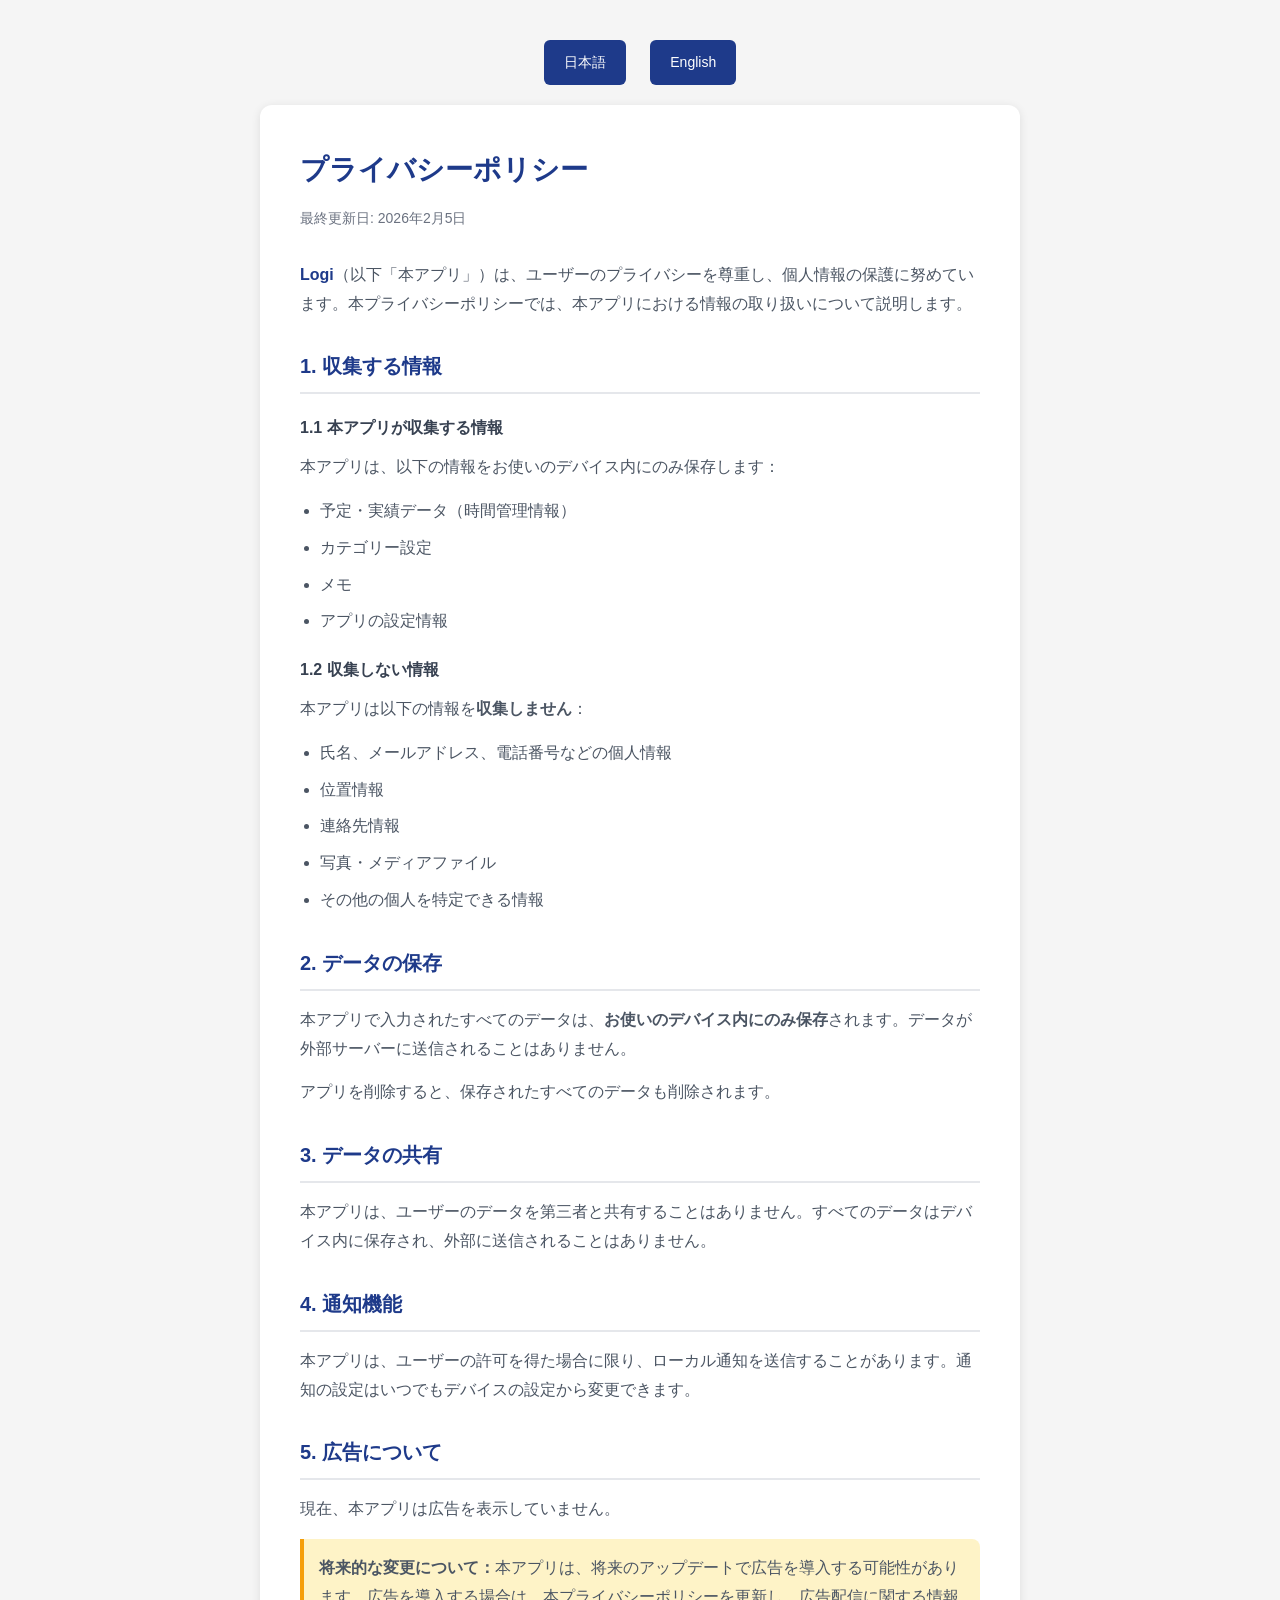
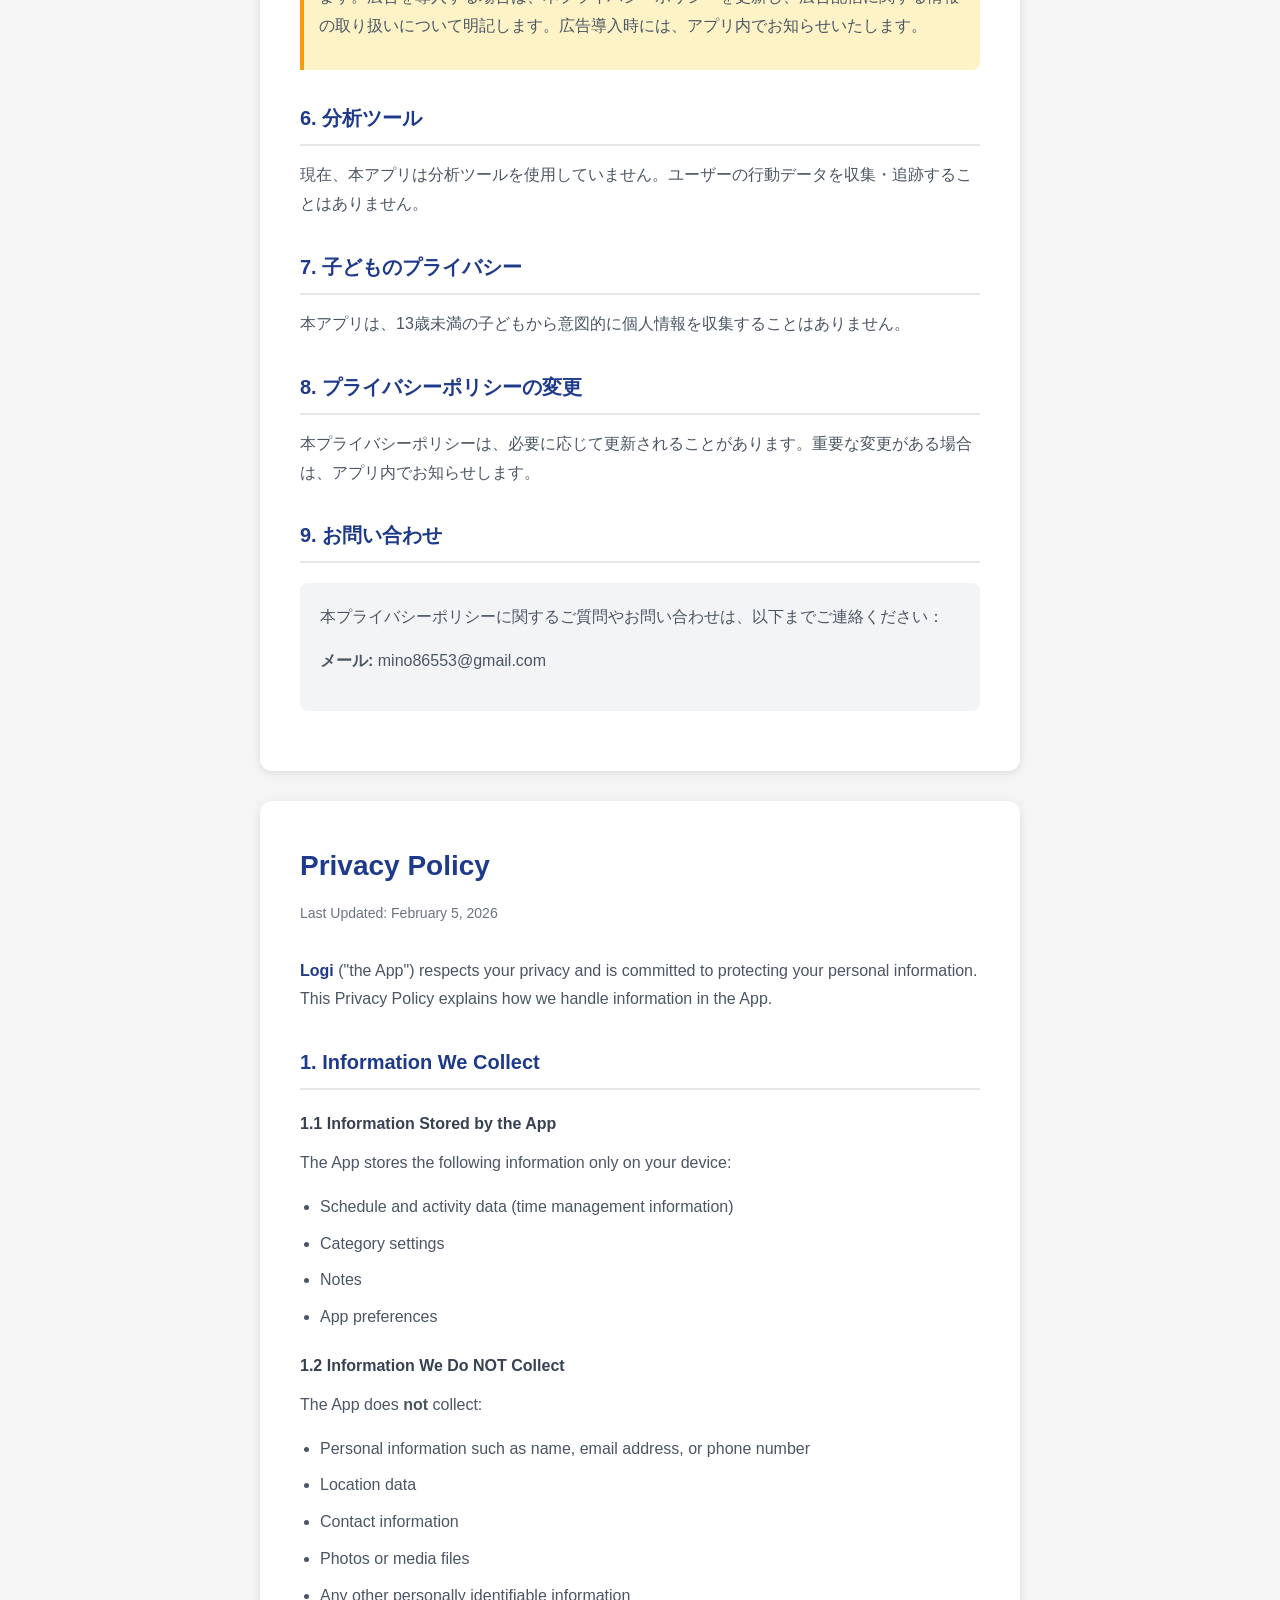
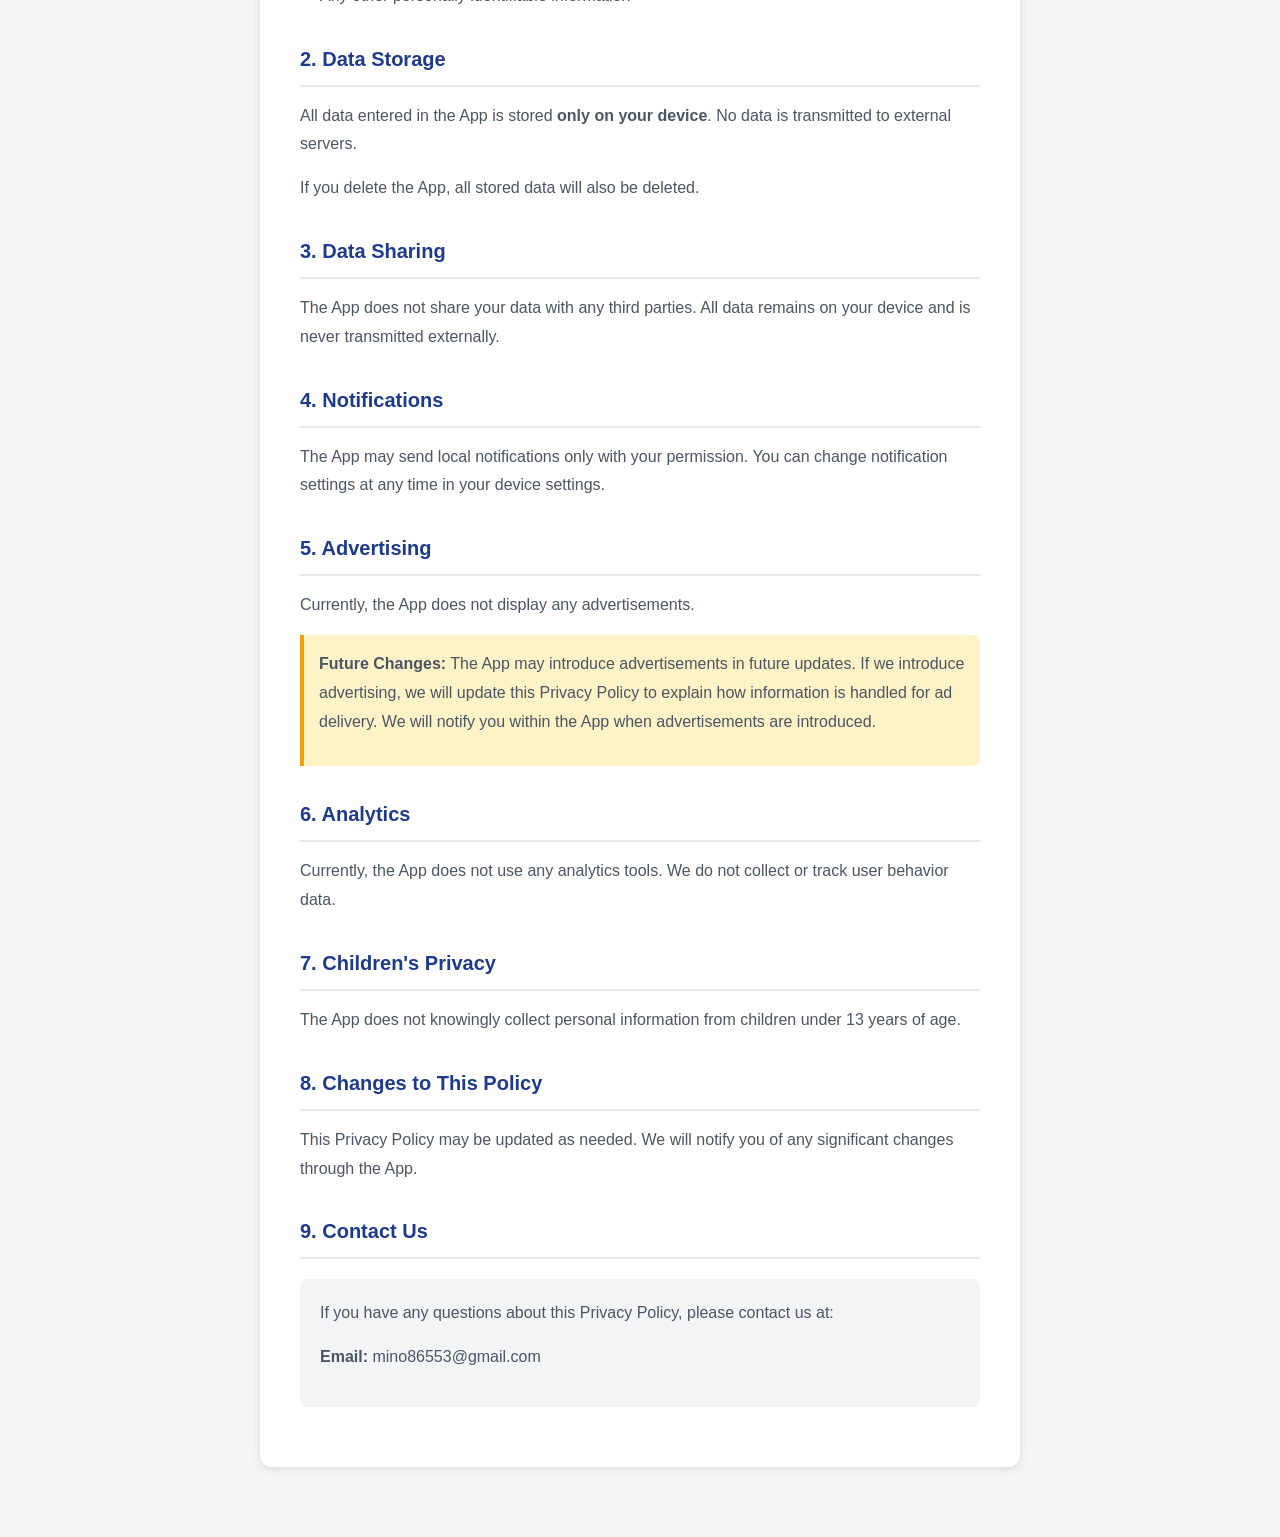
==== privacy-policy.html @ 22694d64 "Add files via upload" ====
<!DOCTYPE html>
<html lang="ja">
<head>
    <meta charset="UTF-8">
    <meta name="viewport" content="width=device-width, initial-scale=1.0">
    <title>Logi - プライバシーポリシー / Privacy Policy</title>
    <style>
        * {
            margin: 0;
            padding: 0;
            box-sizing: border-box;
        }
        body {
            font-family: -apple-system, BlinkMacSystemFont, 'Segoe UI', Roboto, 'Helvetica Neue', Arial, sans-serif;
            line-height: 1.8;
            color: #333;
            background-color: #f5f5f5;
        }
        .container {
            max-width: 800px;
            margin: 0 auto;
            padding: 40px 20px;
        }
        .card {
            background: white;
            border-radius: 12px;
            padding: 40px;
            margin-bottom: 30px;
            box-shadow: 0 2px 10px rgba(0,0,0,0.1);
        }
        h1 {
            color: #1e3a8a;
            font-size: 28px;
            margin-bottom: 10px;
        }
        h2 {
            color: #1e3a8a;
            font-size: 20px;
            margin-top: 30px;
            margin-bottom: 15px;
            padding-bottom: 8px;
            border-bottom: 2px solid #e5e7eb;
        }
        h3 {
            font-size: 16px;
            margin-top: 20px;
            margin-bottom: 10px;
            color: #374151;
        }
        p {
            margin-bottom: 15px;
            color: #4b5563;
        }
        ul {
            margin-left: 20px;
            margin-bottom: 15px;
        }
        li {
            margin-bottom: 8px;
            color: #4b5563;
        }
        .app-name {
            font-weight: bold;
            color: #1e3a8a;
        }
        .last-updated {
            color: #6b7280;
            font-size: 14px;
            margin-bottom: 30px;
        }
        .lang-switch {
            text-align: center;
            margin-bottom: 20px;
        }
        .lang-switch a {
            display: inline-block;
            padding: 10px 20px;
            margin: 0 10px;
            background: #1e3a8a;
            color: white;
            text-decoration: none;
            border-radius: 6px;
            font-size: 14px;
        }
        .lang-switch a:hover {
            background: #1e40af;
        }
        .section {
            margin-bottom: 20px;
        }
        .contact-info {
            background: #f3f4f6;
            padding: 20px;
            border-radius: 8px;
            margin-top: 20px;
        }
        .note {
            background: #fef3c7;
            border-left: 4px solid #f59e0b;
            padding: 15px;
            margin: 15px 0;
            border-radius: 0 8px 8px 0;
        }
    </style>
</head>
<body>
    <div class="container">
        <div class="lang-switch">
            <a href="#japanese">日本語</a>
            <a href="#english">English</a>
        </div>

        <!-- 日本語版 -->
        <div class="card" id="japanese">
            <h1>プライバシーポリシー</h1>
            <p class="last-updated">最終更新日: 2026年2月5日</p>

            <div class="section">
                <p><span class="app-name">Logi</span>（以下「本アプリ」）は、ユーザーのプライバシーを尊重し、個人情報の保護に努めています。本プライバシーポリシーでは、本アプリにおける情報の取り扱いについて説明します。</p>
            </div>

            <h2>1. 収集する情報</h2>
            <div class="section">
                <h3>1.1 本アプリが収集する情報</h3>
                <p>本アプリは、以下の情報をお使いのデバイス内にのみ保存します：</p>
                <ul>
                    <li>予定・実績データ（時間管理情報）</li>
                    <li>カテゴリー設定</li>
                    <li>メモ</li>
                    <li>アプリの設定情報</li>
                </ul>

                <h3>1.2 収集しない情報</h3>
                <p>本アプリは以下の情報を<strong>収集しません</strong>：</p>
                <ul>
                    <li>氏名、メールアドレス、電話番号などの個人情報</li>
                    <li>位置情報</li>
                    <li>連絡先情報</li>
                    <li>写真・メディアファイル</li>
                    <li>その他の個人を特定できる情報</li>
                </ul>
            </div>

            <h2>2. データの保存</h2>
            <div class="section">
                <p>本アプリで入力されたすべてのデータは、<strong>お使いのデバイス内にのみ保存</strong>されます。データが外部サーバーに送信されることはありません。</p>
                <p>アプリを削除すると、保存されたすべてのデータも削除されます。</p>
            </div>

            <h2>3. データの共有</h2>
            <div class="section">
                <p>本アプリは、ユーザーのデータを第三者と共有することはありません。すべてのデータはデバイス内に保存され、外部に送信されることはありません。</p>
            </div>

            <h2>4. 通知機能</h2>
            <div class="section">
                <p>本アプリは、ユーザーの許可を得た場合に限り、ローカル通知を送信することがあります。通知の設定はいつでもデバイスの設定から変更できます。</p>
            </div>

            <h2>5. 広告について</h2>
            <div class="section">
                <p>現在、本アプリは広告を表示していません。</p>
                <div class="note">
                    <p><strong>将来的な変更について：</strong>本アプリは、将来のアップデートで広告を導入する可能性があります。広告を導入する場合は、本プライバシーポリシーを更新し、広告配信に関する情報の取り扱いについて明記します。広告導入時には、アプリ内でお知らせいたします。</p>
                </div>
            </div>

            <h2>6. 分析ツール</h2>
            <div class="section">
                <p>現在、本アプリは分析ツールを使用していません。ユーザーの行動データを収集・追跡することはありません。</p>
            </div>

            <h2>7. 子どものプライバシー</h2>
            <div class="section">
                <p>本アプリは、13歳未満の子どもから意図的に個人情報を収集することはありません。</p>
            </div>

            <h2>8. プライバシーポリシーの変更</h2>
            <div class="section">
                <p>本プライバシーポリシーは、必要に応じて更新されることがあります。重要な変更がある場合は、アプリ内でお知らせします。</p>
            </div>

            <h2>9. お問い合わせ</h2>
            <div class="section">
                <div class="contact-info">
                    <p>本プライバシーポリシーに関するご質問やお問い合わせは、以下までご連絡ください：</p>
                    <p><strong>メール:</strong> mino86553@gmail.com</p>
                </div>
            </div>
        </div>

        <!-- English Version -->
        <div class="card" id="english">
            <h1>Privacy Policy</h1>
            <p class="last-updated">Last Updated: February 5, 2026</p>

            <div class="section">
                <p><span class="app-name">Logi</span> ("the App") respects your privacy and is committed to protecting your personal information. This Privacy Policy explains how we handle information in the App.</p>
            </div>

            <h2>1. Information We Collect</h2>
            <div class="section">
                <h3>1.1 Information Stored by the App</h3>
                <p>The App stores the following information only on your device:</p>
                <ul>
                    <li>Schedule and activity data (time management information)</li>
                    <li>Category settings</li>
                    <li>Notes</li>
                    <li>App preferences</li>
                </ul>

                <h3>1.2 Information We Do NOT Collect</h3>
                <p>The App does <strong>not</strong> collect:</p>
                <ul>
                    <li>Personal information such as name, email address, or phone number</li>
                    <li>Location data</li>
                    <li>Contact information</li>
                    <li>Photos or media files</li>
                    <li>Any other personally identifiable information</li>
                </ul>
            </div>

            <h2>2. Data Storage</h2>
            <div class="section">
                <p>All data entered in the App is stored <strong>only on your device</strong>. No data is transmitted to external servers.</p>
                <p>If you delete the App, all stored data will also be deleted.</p>
            </div>

            <h2>3. Data Sharing</h2>
            <div class="section">
                <p>The App does not share your data with any third parties. All data remains on your device and is never transmitted externally.</p>
            </div>

            <h2>4. Notifications</h2>
            <div class="section">
                <p>The App may send local notifications only with your permission. You can change notification settings at any time in your device settings.</p>
            </div>

            <h2>5. Advertising</h2>
            <div class="section">
                <p>Currently, the App does not display any advertisements.</p>
                <div class="note">
                    <p><strong>Future Changes:</strong> The App may introduce advertisements in future updates. If we introduce advertising, we will update this Privacy Policy to explain how information is handled for ad delivery. We will notify you within the App when advertisements are introduced.</p>
                </div>
            </div>

            <h2>6. Analytics</h2>
            <div class="section">
                <p>Currently, the App does not use any analytics tools. We do not collect or track user behavior data.</p>
            </div>

            <h2>7. Children's Privacy</h2>
            <div class="section">
                <p>The App does not knowingly collect personal information from children under 13 years of age.</p>
            </div>

            <h2>8. Changes to This Policy</h2>
            <div class="section">
                <p>This Privacy Policy may be updated as needed. We will notify you of any significant changes through the App.</p>
            </div>

            <h2>9. Contact Us</h2>
            <div class="section">
                <div class="contact-info">
                    <p>If you have any questions about this Privacy Policy, please contact us at:</p>
                    <p><strong>Email:</strong> mino86553@gmail.com</p>
                </div>
            </div>
        </div>
    </div>
</body>
</html>
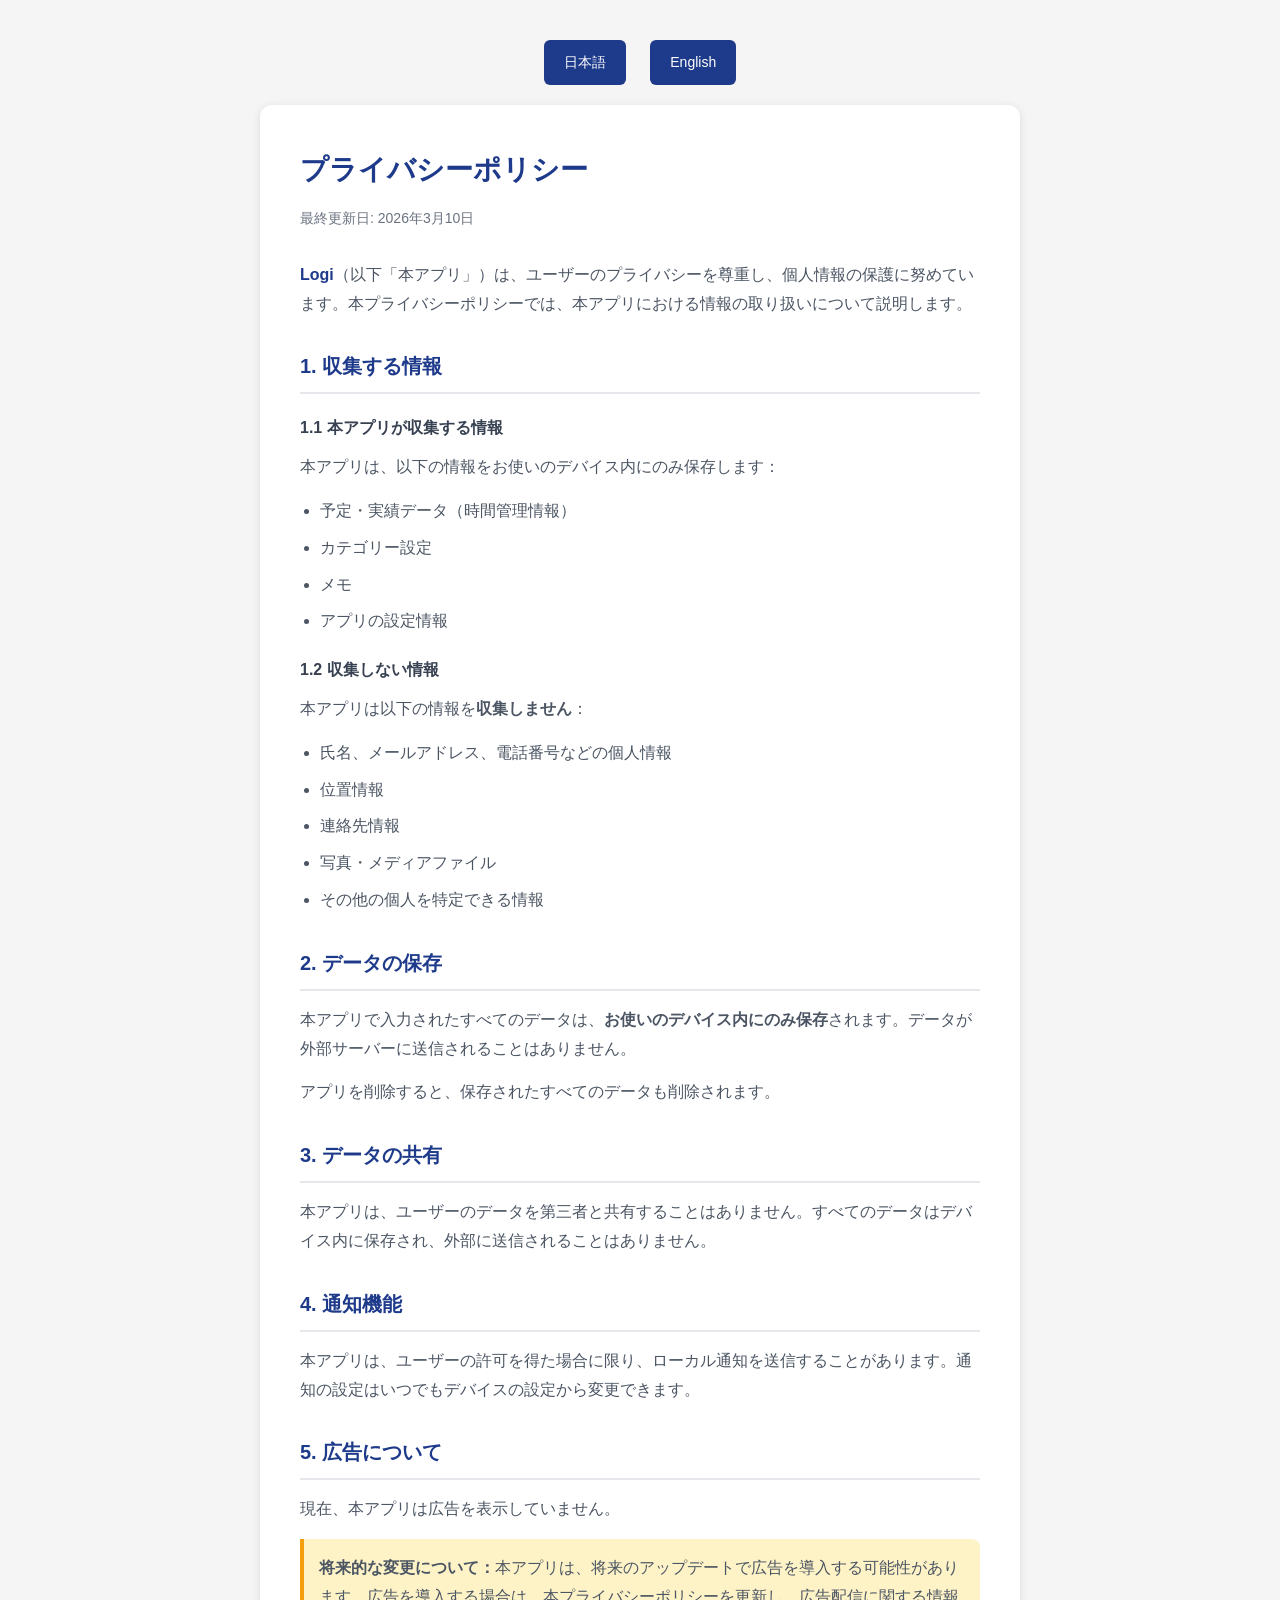
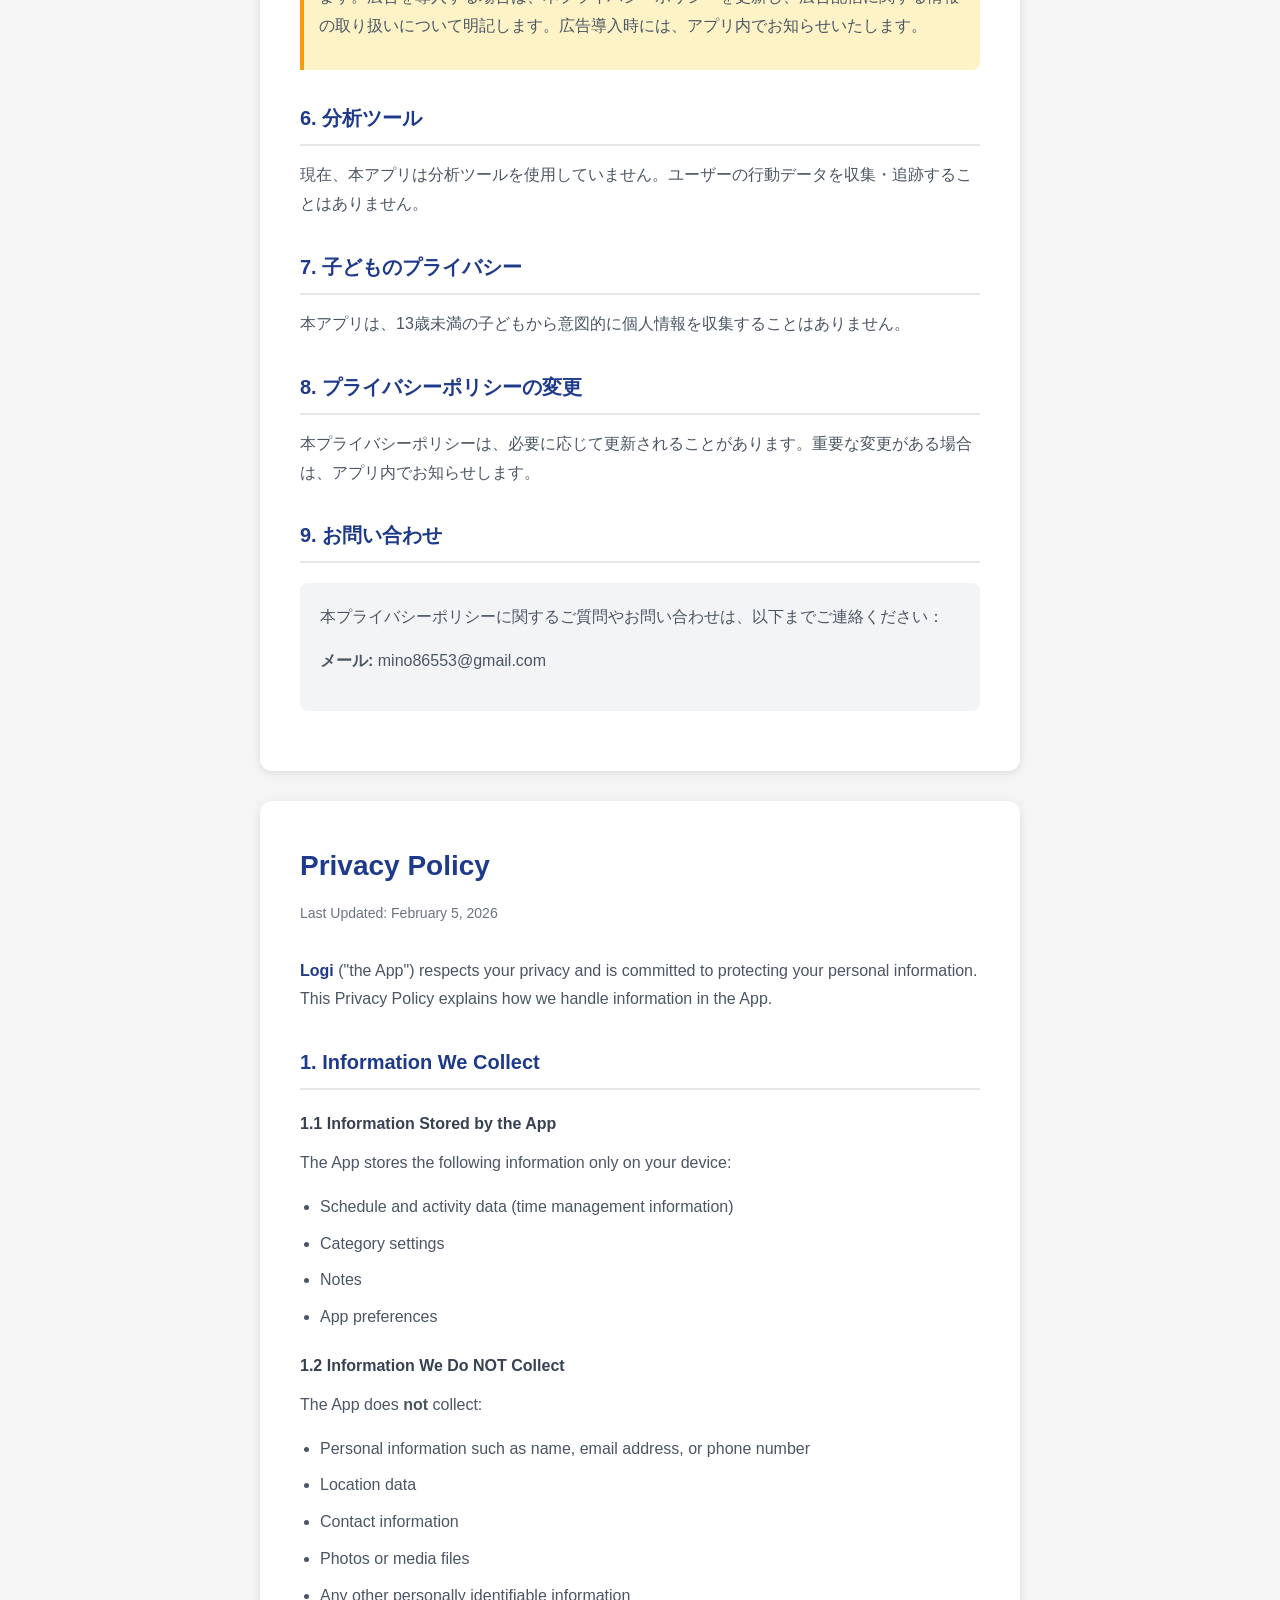
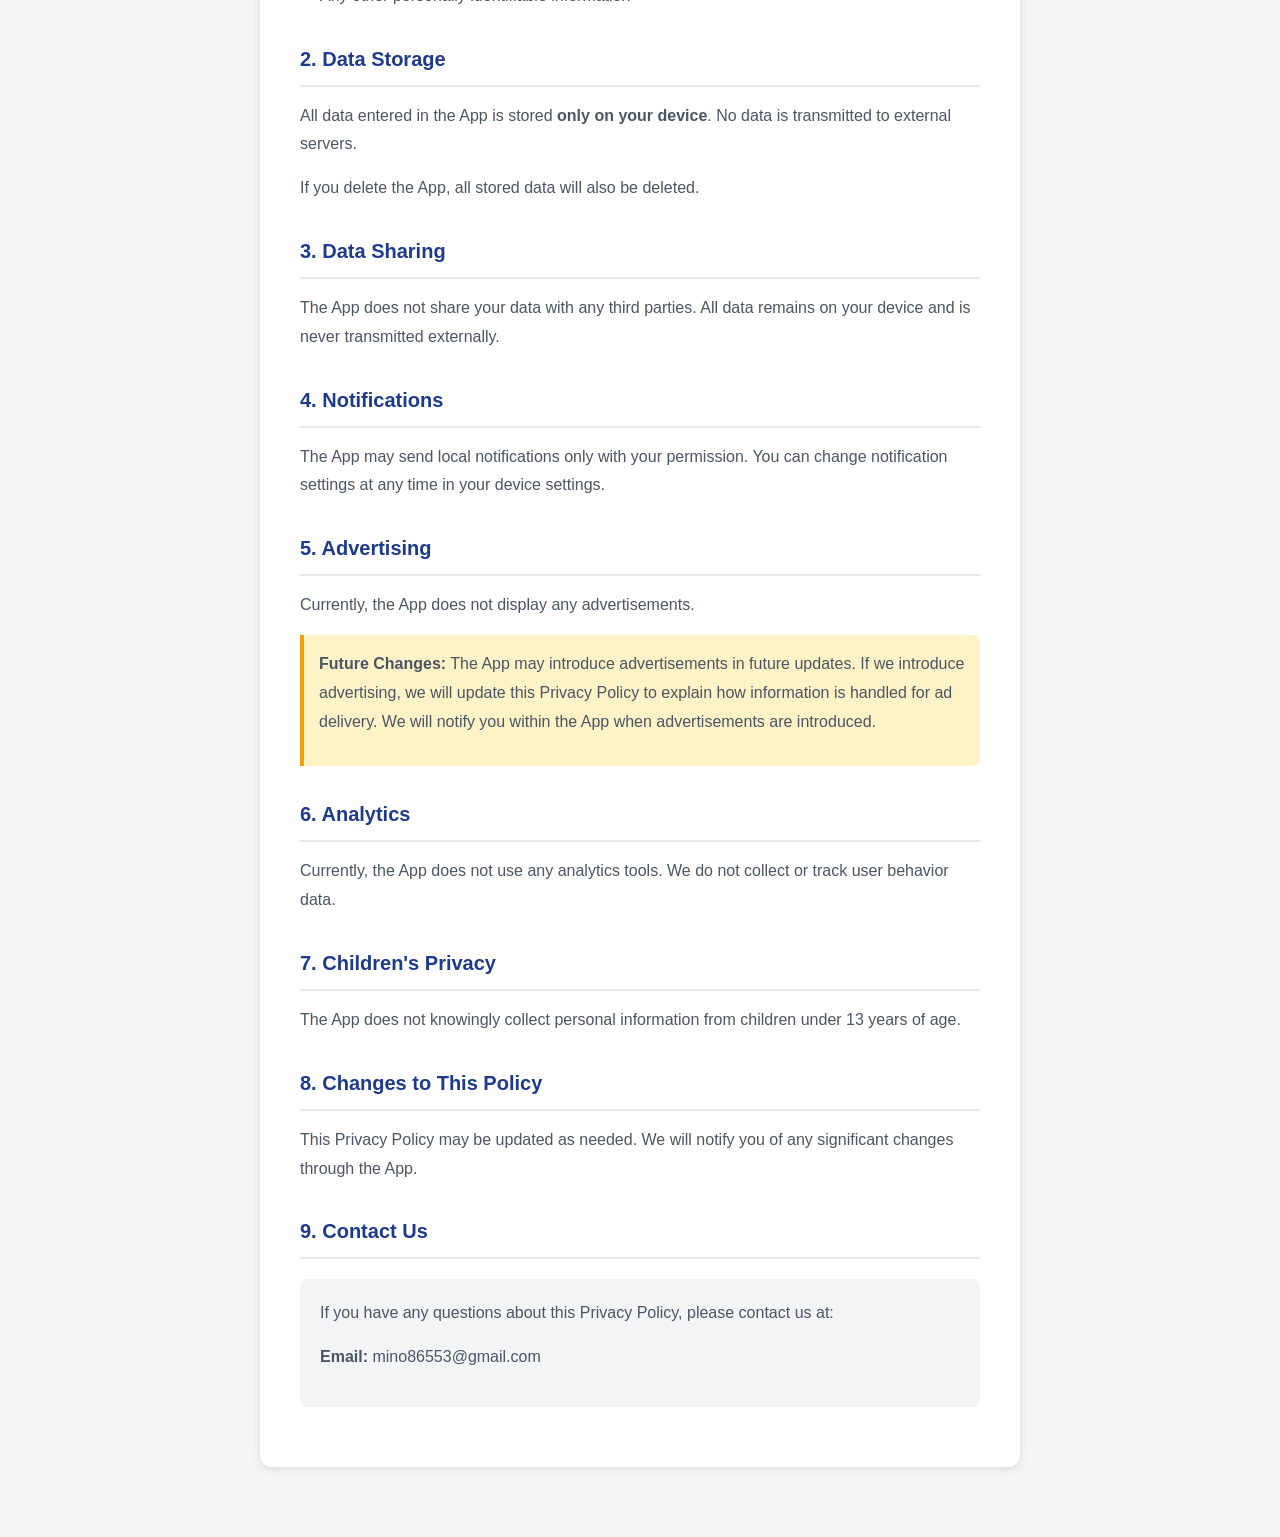
==== commit 43e669ff: "Update privacy-policy.html" ====
--- a/privacy-policy.html
+++ b/privacy-policy.html
@@ -113,7 +113,7 @@
         <!-- 日本語版 -->
         <div class="card" id="japanese">
             <h1>プライバシーポリシー</h1>
-            <p class="last-updated">最終更新日: 2026年2月5日</p>
+            <p class="last-updated">最終更新日: 2026年3月10日</p>
 
             <div class="section">
                 <p><span class="app-name">Logi</span>（以下「本アプリ」）は、ユーザーのプライバシーを尊重し、個人情報の保護に努めています。本プライバシーポリシーでは、本アプリにおける情報の取り扱いについて説明します。</p>
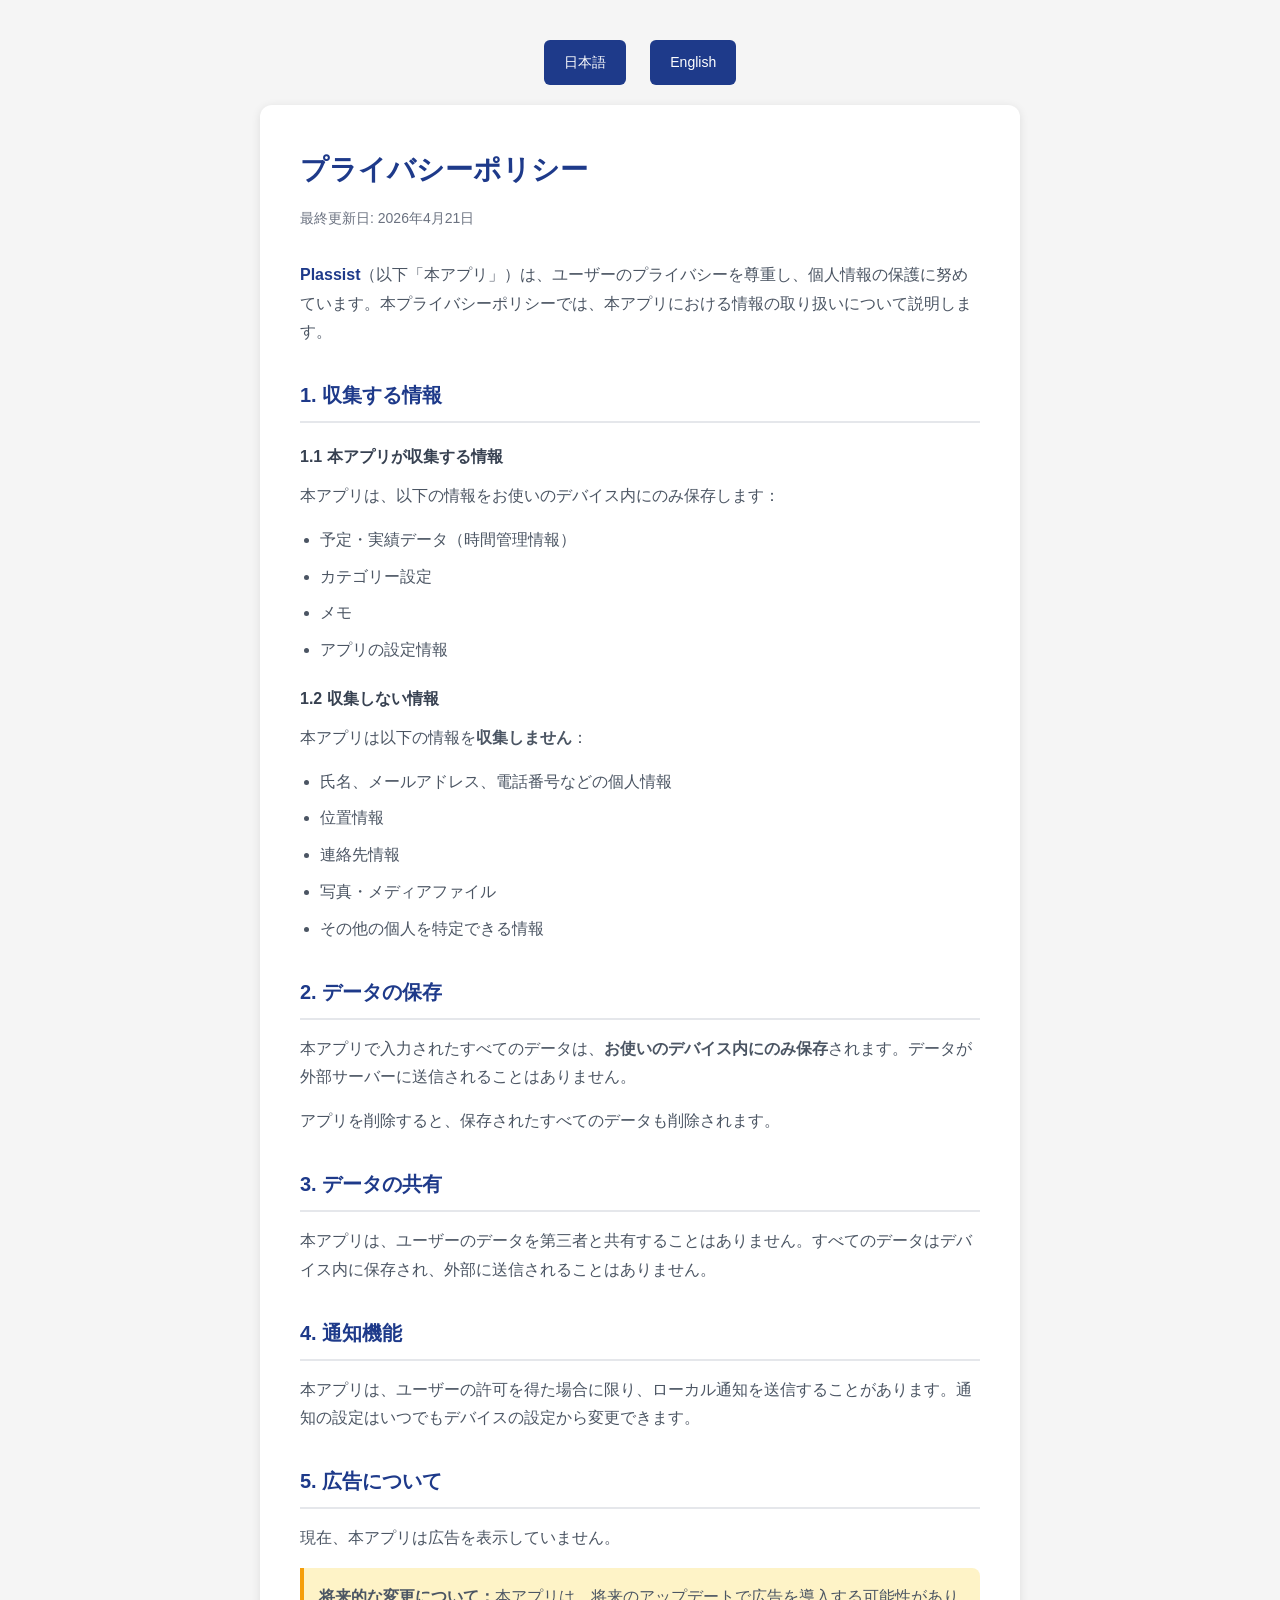
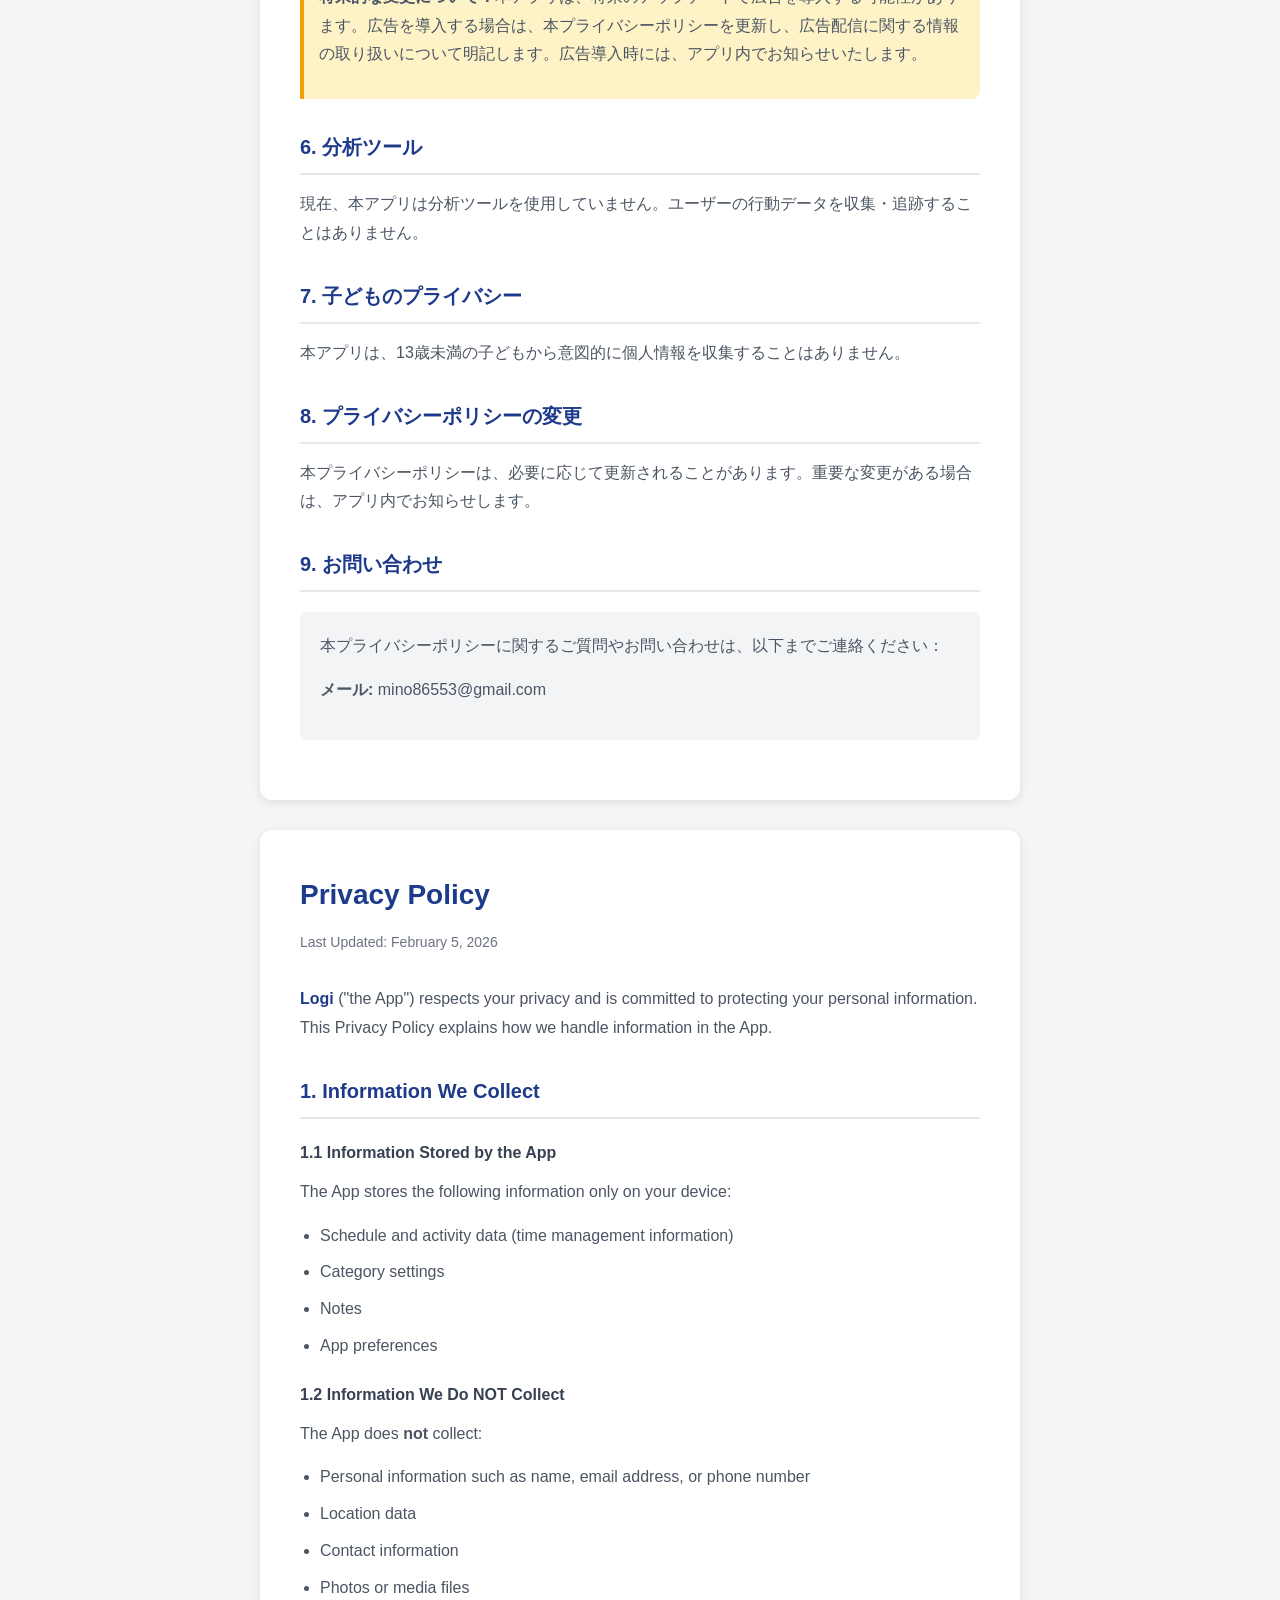
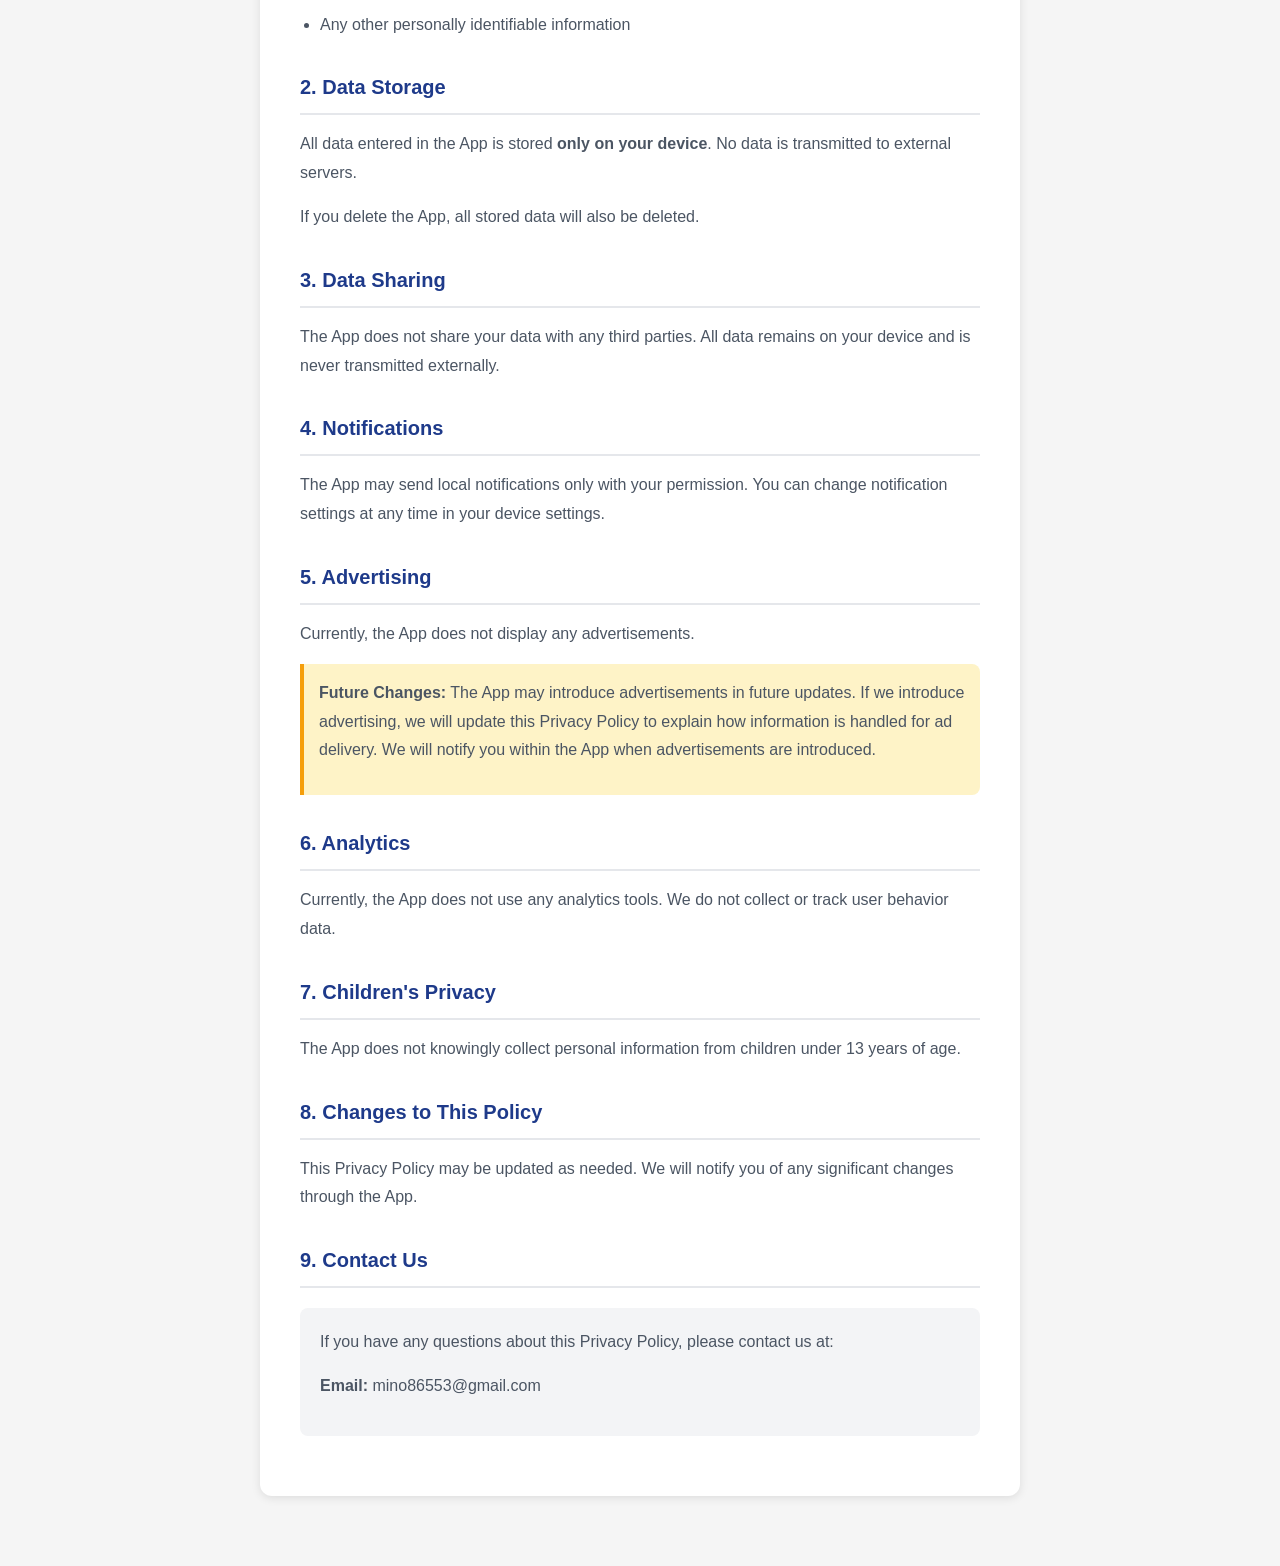
==== commit 06ca43a0: "Update privacy-policy.html" ====
--- a/privacy-policy.html
+++ b/privacy-policy.html
@@ -113,10 +113,10 @@
         <!-- 日本語版 -->
         <div class="card" id="japanese">
             <h1>プライバシーポリシー</h1>
-            <p class="last-updated">最終更新日: 2026年3月10日</p>
-
-            <div class="section">
-                <p><span class="app-name">Logi</span>（以下「本アプリ」）は、ユーザーのプライバシーを尊重し、個人情報の保護に努めています。本プライバシーポリシーでは、本アプリにおける情報の取り扱いについて説明します。</p>
+            <p class="last-updated">最終更新日: 2026年4月21日</p>
+
+            <div class="section">
+                <p><span class="app-name">Plassist</span>（以下「本アプリ」）は、ユーザーのプライバシーを尊重し、個人情報の保護に努めています。本プライバシーポリシーでは、本アプリにおける情報の取り扱いについて説明します。</p>
             </div>
 
             <h2>1. 収集する情報</h2>
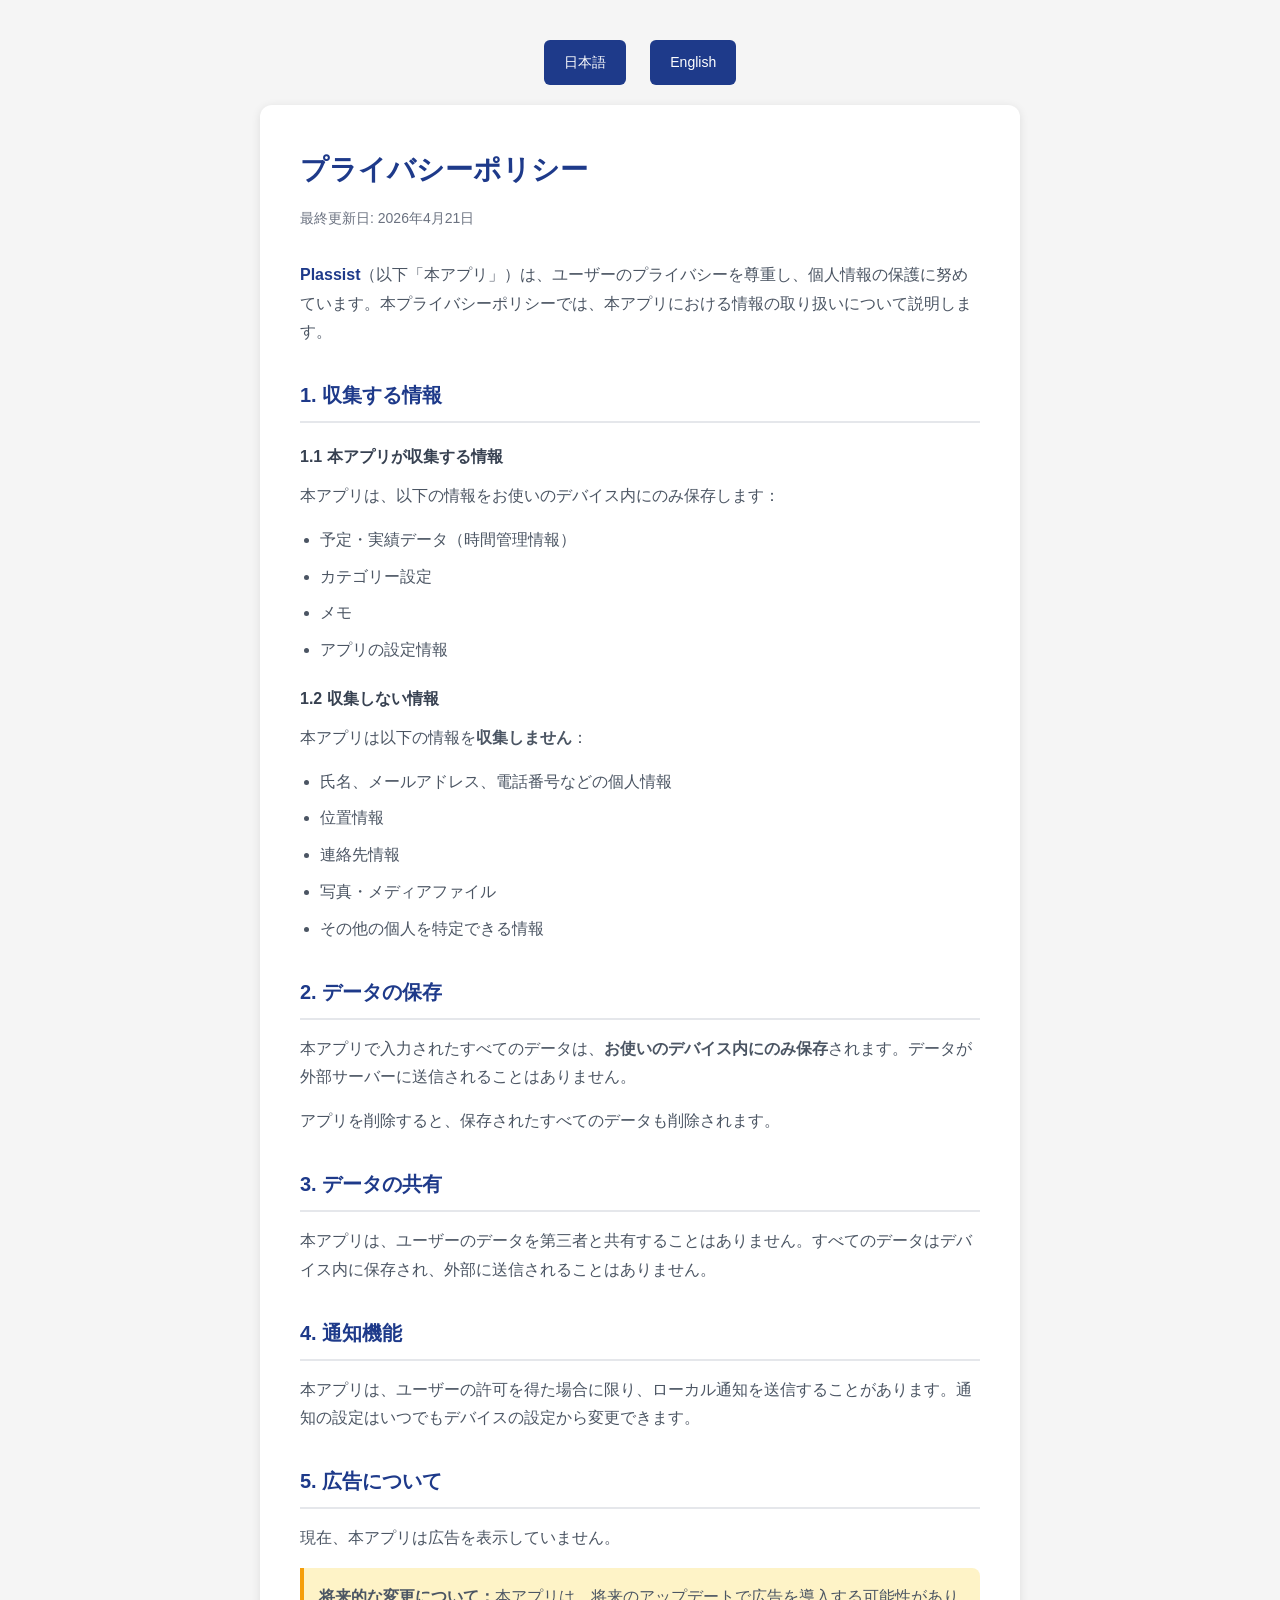
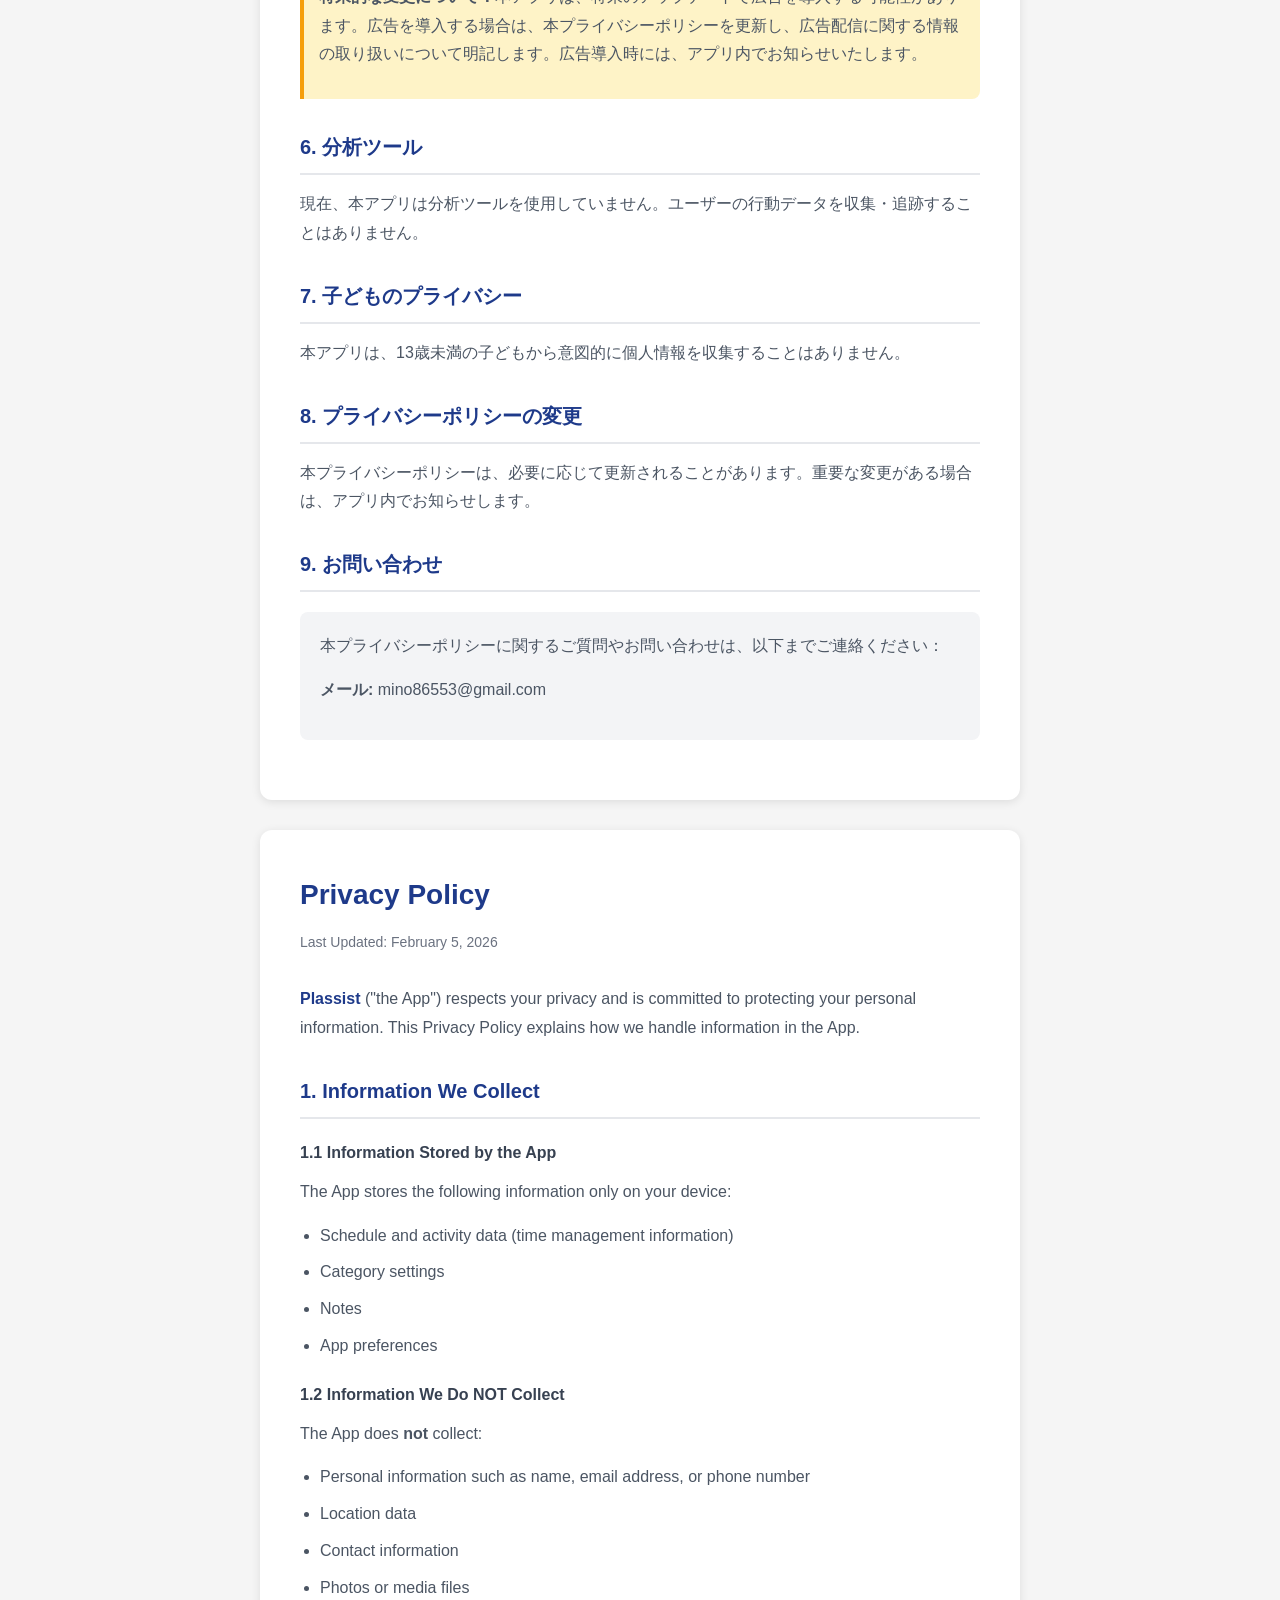
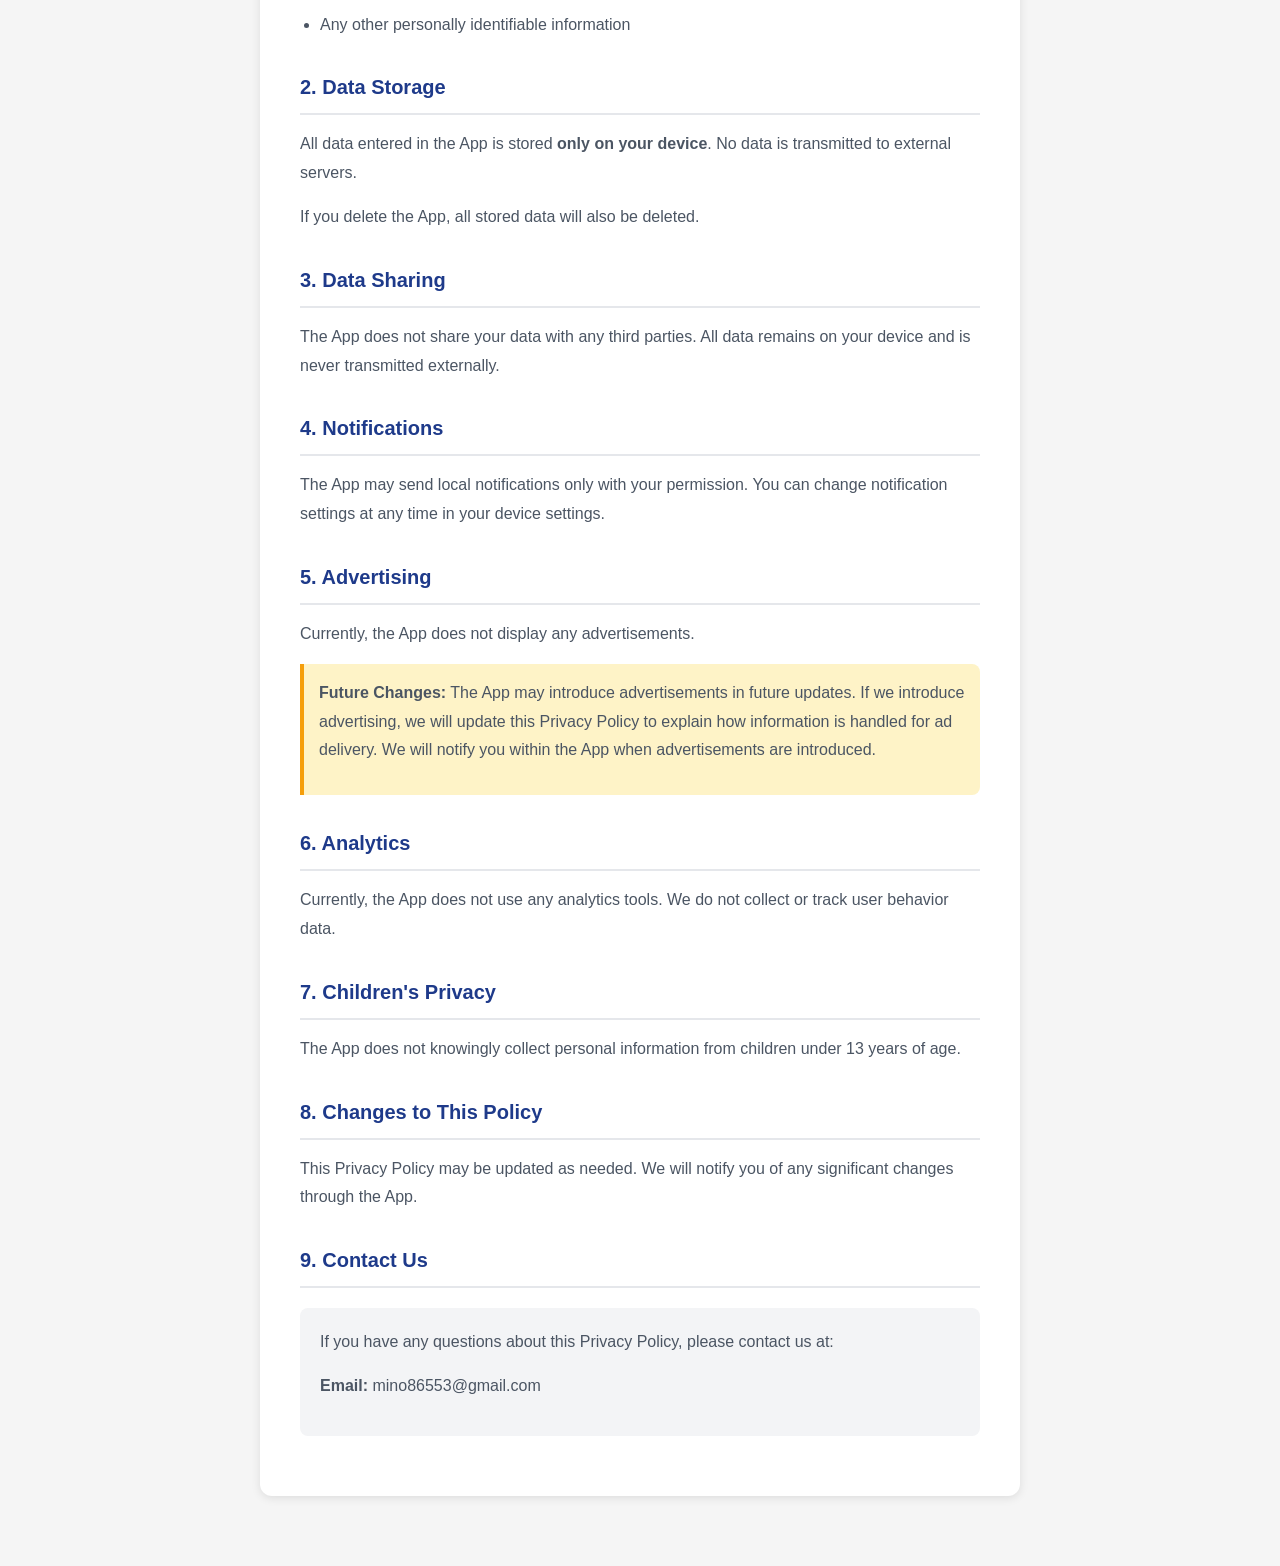
==== commit 3db3503e: "Update privacy-policy.html" ====
--- a/privacy-policy.html
+++ b/privacy-policy.html
@@ -195,7 +195,7 @@
             <p class="last-updated">Last Updated: February 5, 2026</p>
 
             <div class="section">
-                <p><span class="app-name">Logi</span> ("the App") respects your privacy and is committed to protecting your personal information. This Privacy Policy explains how we handle information in the App.</p>
+                <p><span class="app-name">Plassist</span> ("the App") respects your privacy and is committed to protecting your personal information. This Privacy Policy explains how we handle information in the App.</p>
             </div>
 
             <h2>1. Information We Collect</h2>
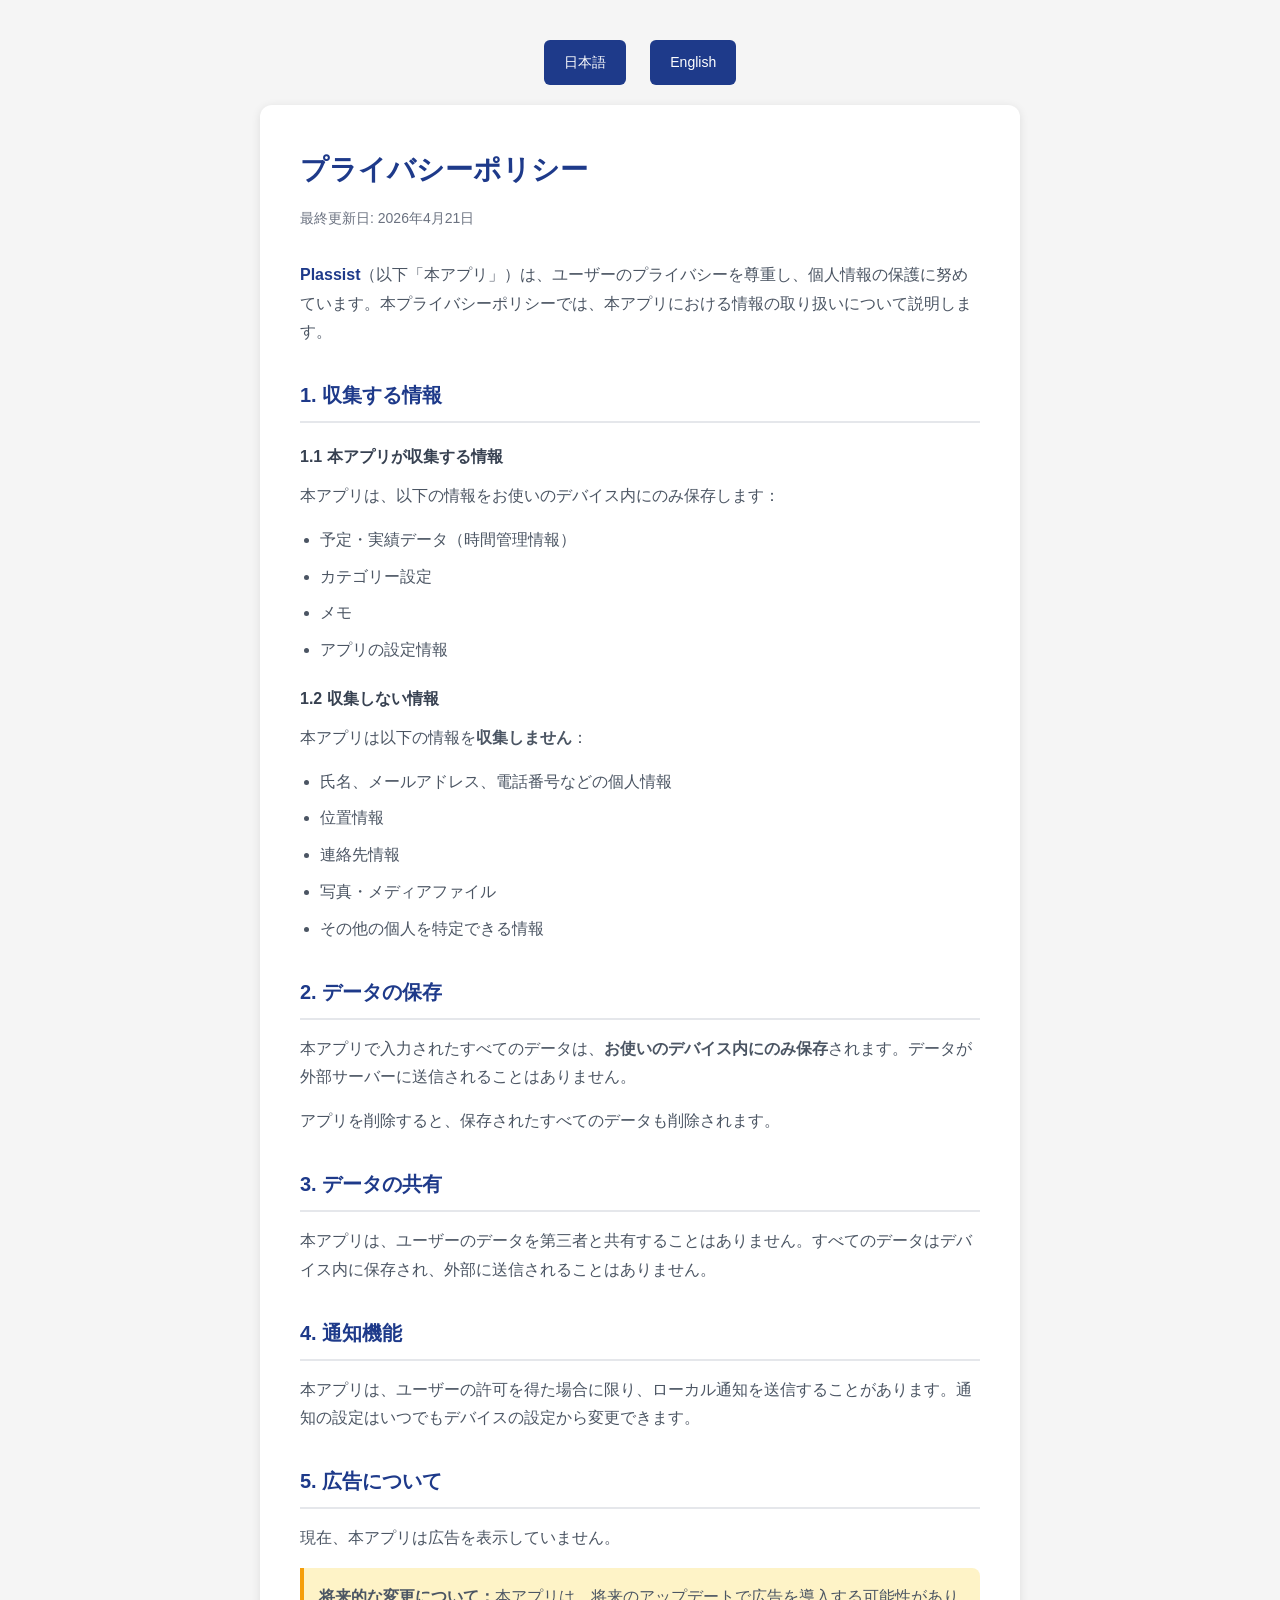
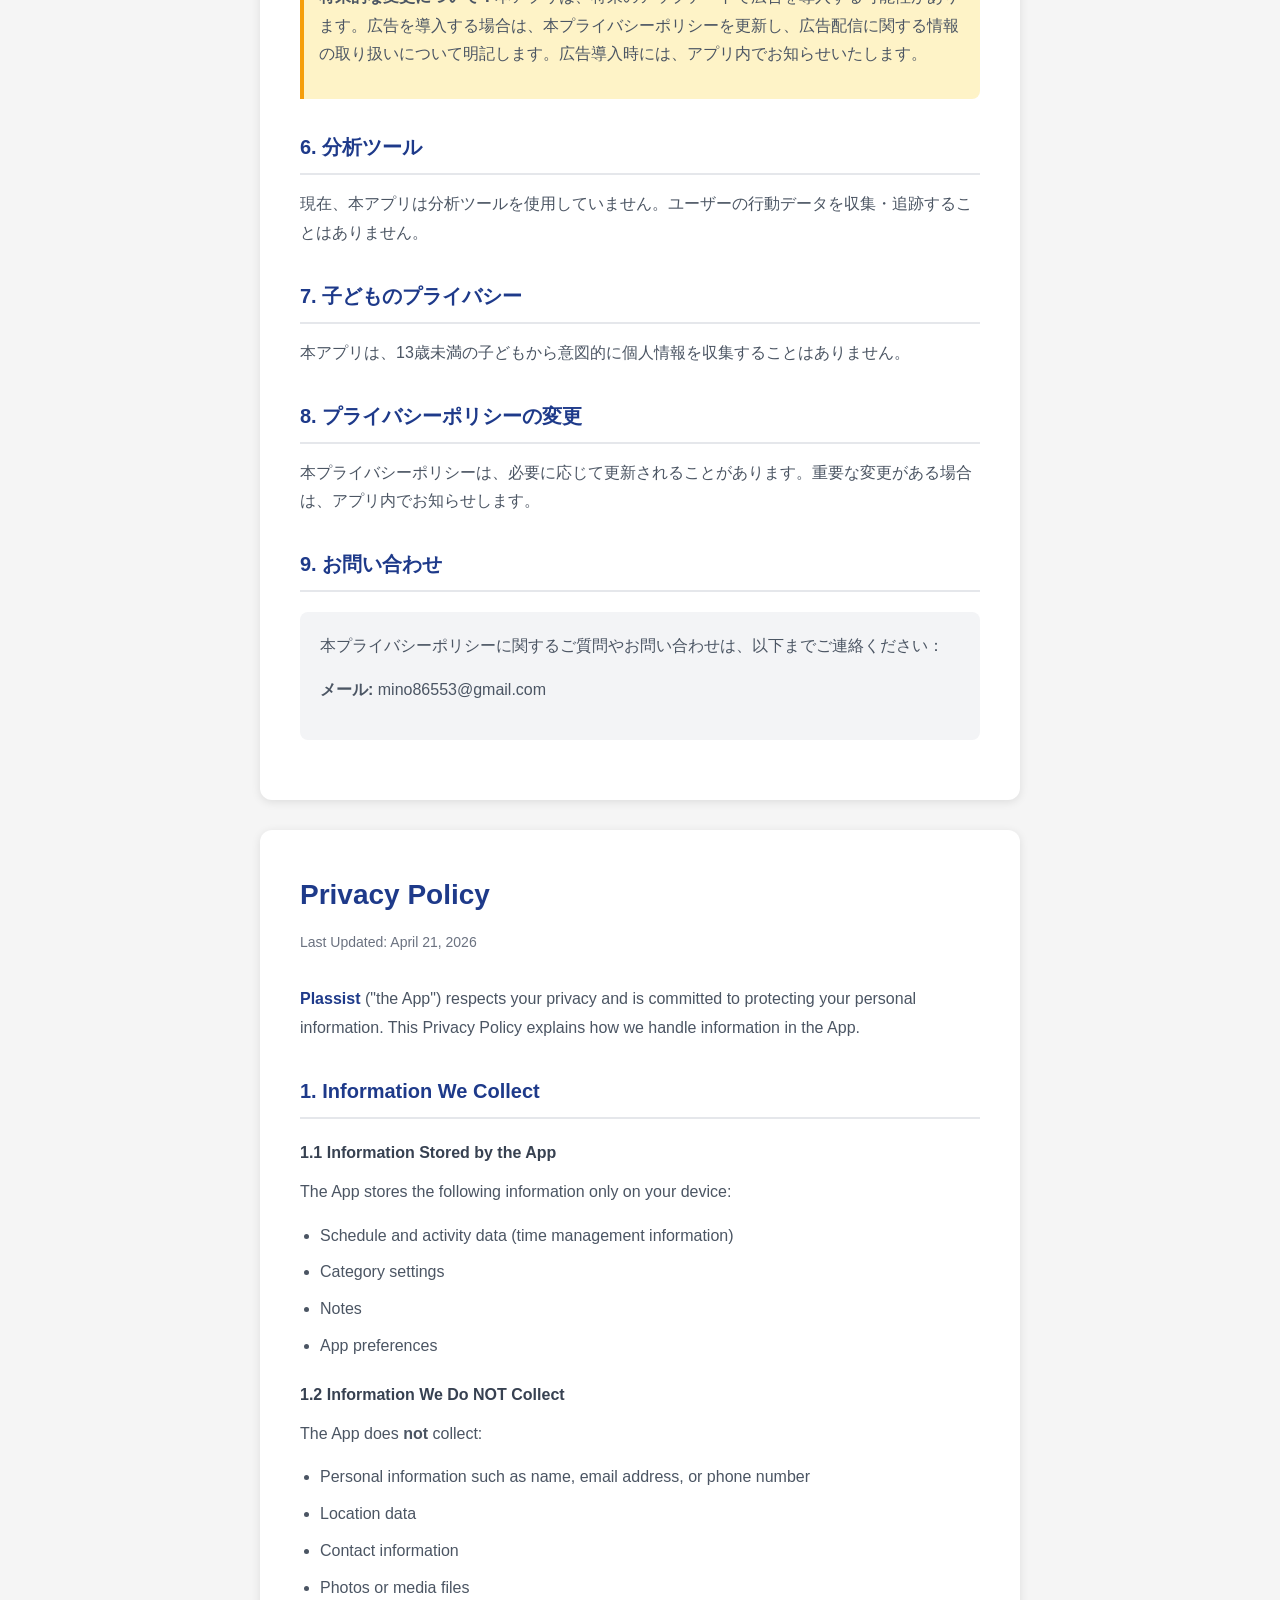
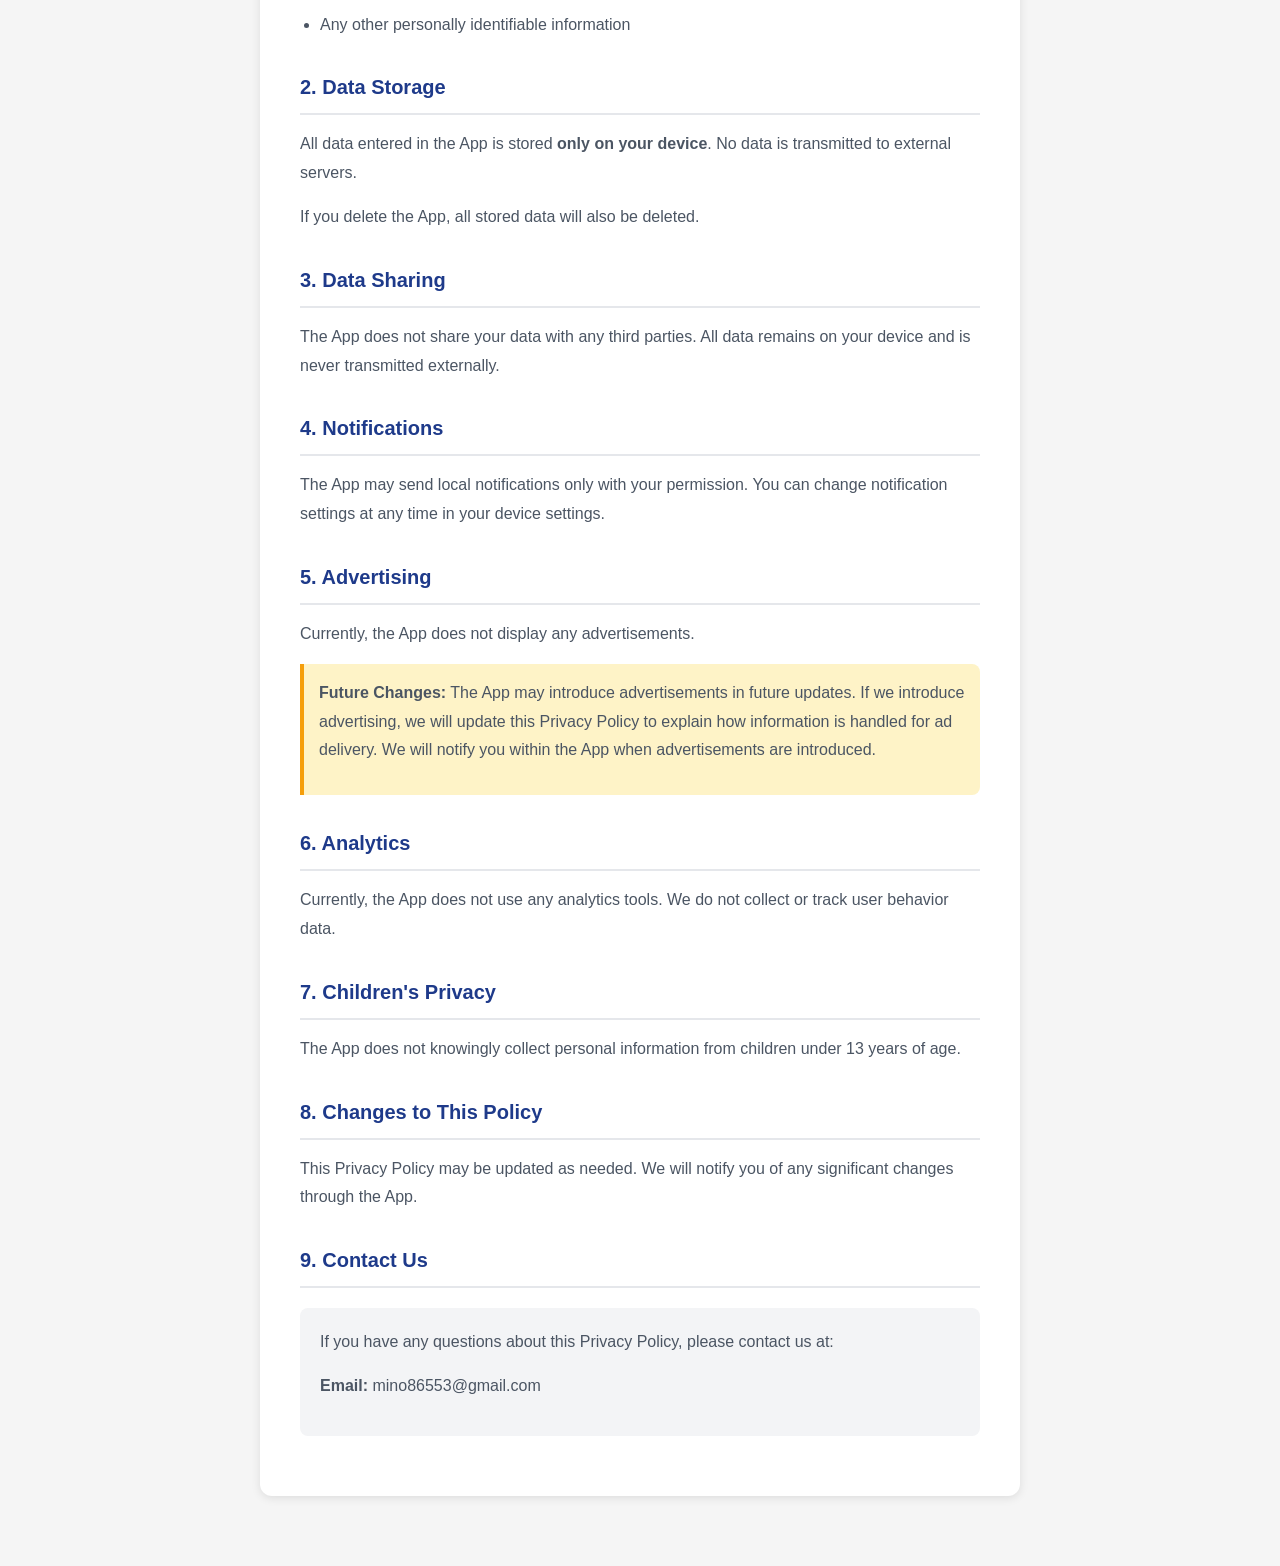
==== commit 4e4d2b90: "Update privacy-policy.html" ====
--- a/privacy-policy.html
+++ b/privacy-policy.html
@@ -3,7 +3,7 @@
 <head>
     <meta charset="UTF-8">
     <meta name="viewport" content="width=device-width, initial-scale=1.0">
-    <title>Logi - プライバシーポリシー / Privacy Policy</title>
+    <title>Plassist - プライバシーポリシー / Privacy Policy</title>
     <style>
         * {
             margin: 0;
@@ -192,7 +192,7 @@
         <!-- English Version -->
         <div class="card" id="english">
             <h1>Privacy Policy</h1>
-            <p class="last-updated">Last Updated: February 5, 2026</p>
+            <p class="last-updated">Last Updated: April 21, 2026</p>
 
             <div class="section">
                 <p><span class="app-name">Plassist</span> ("the App") respects your privacy and is committed to protecting your personal information. This Privacy Policy explains how we handle information in the App.</p>
